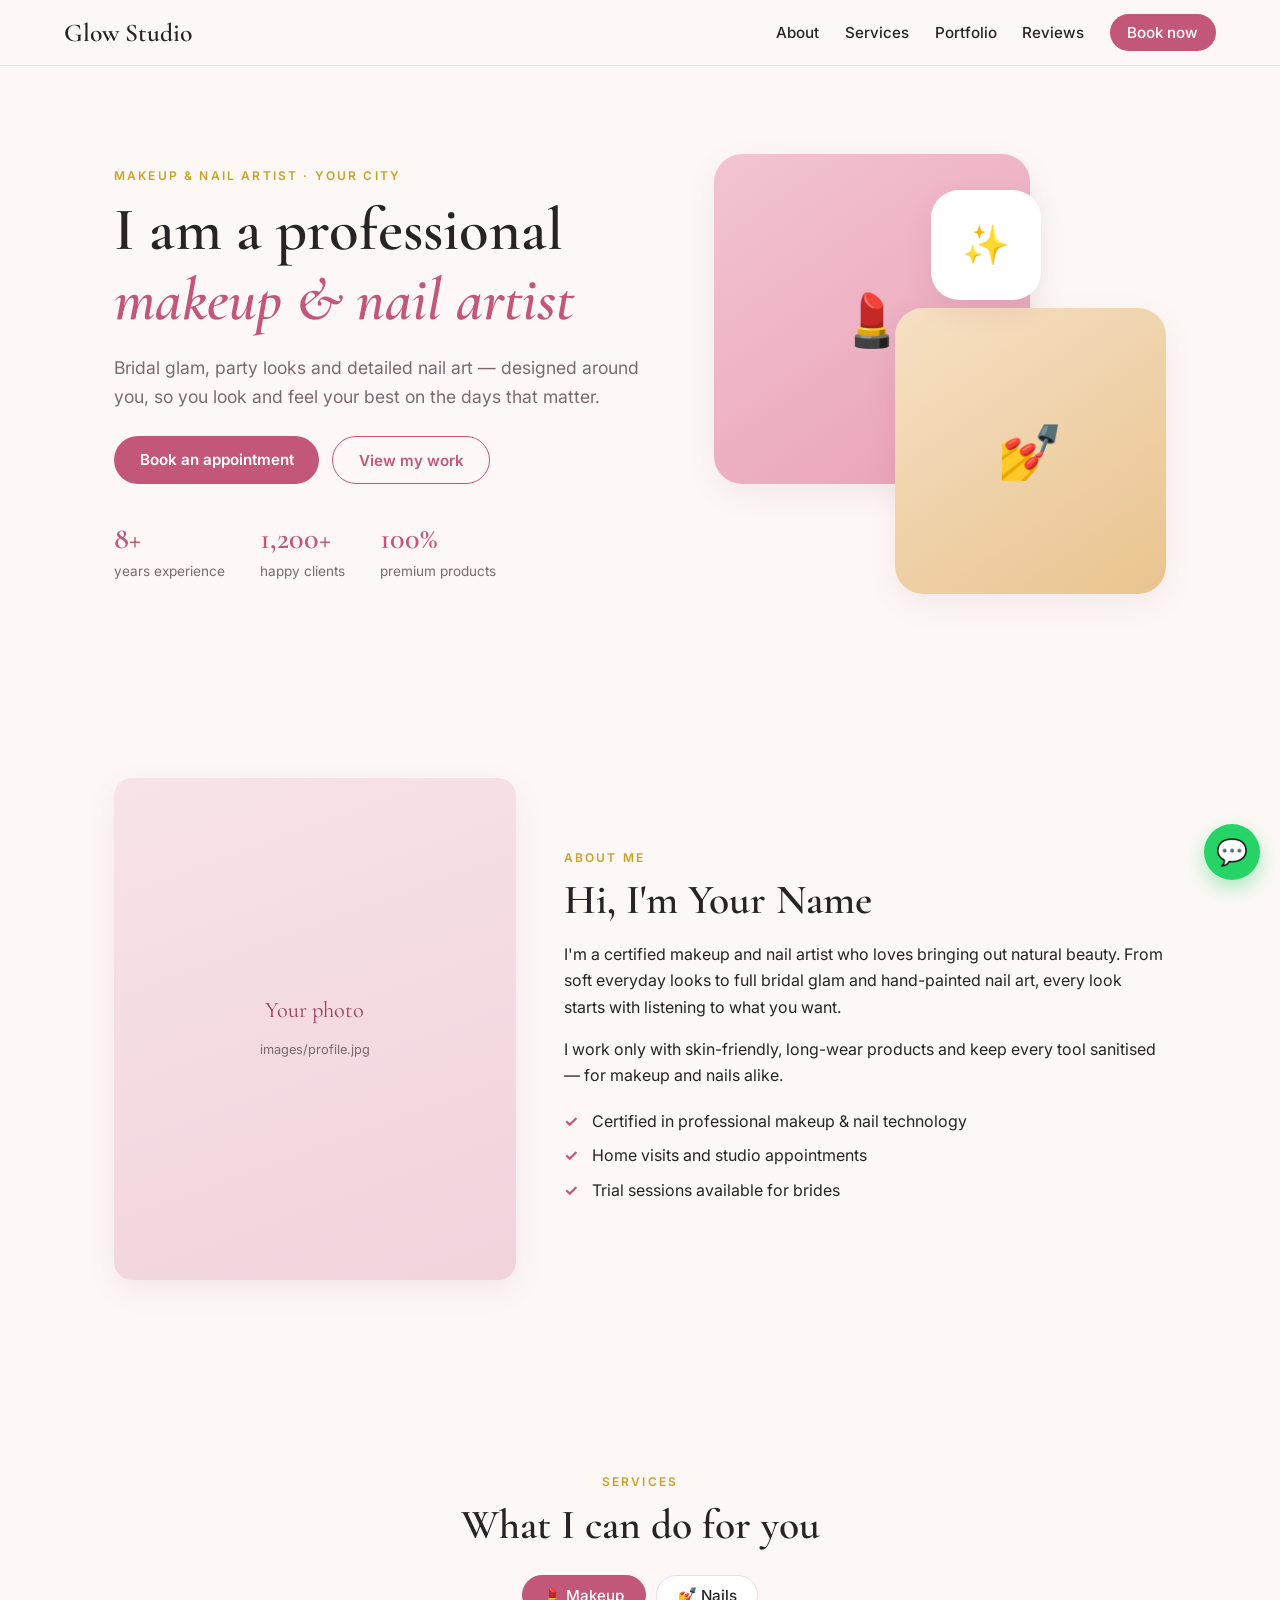
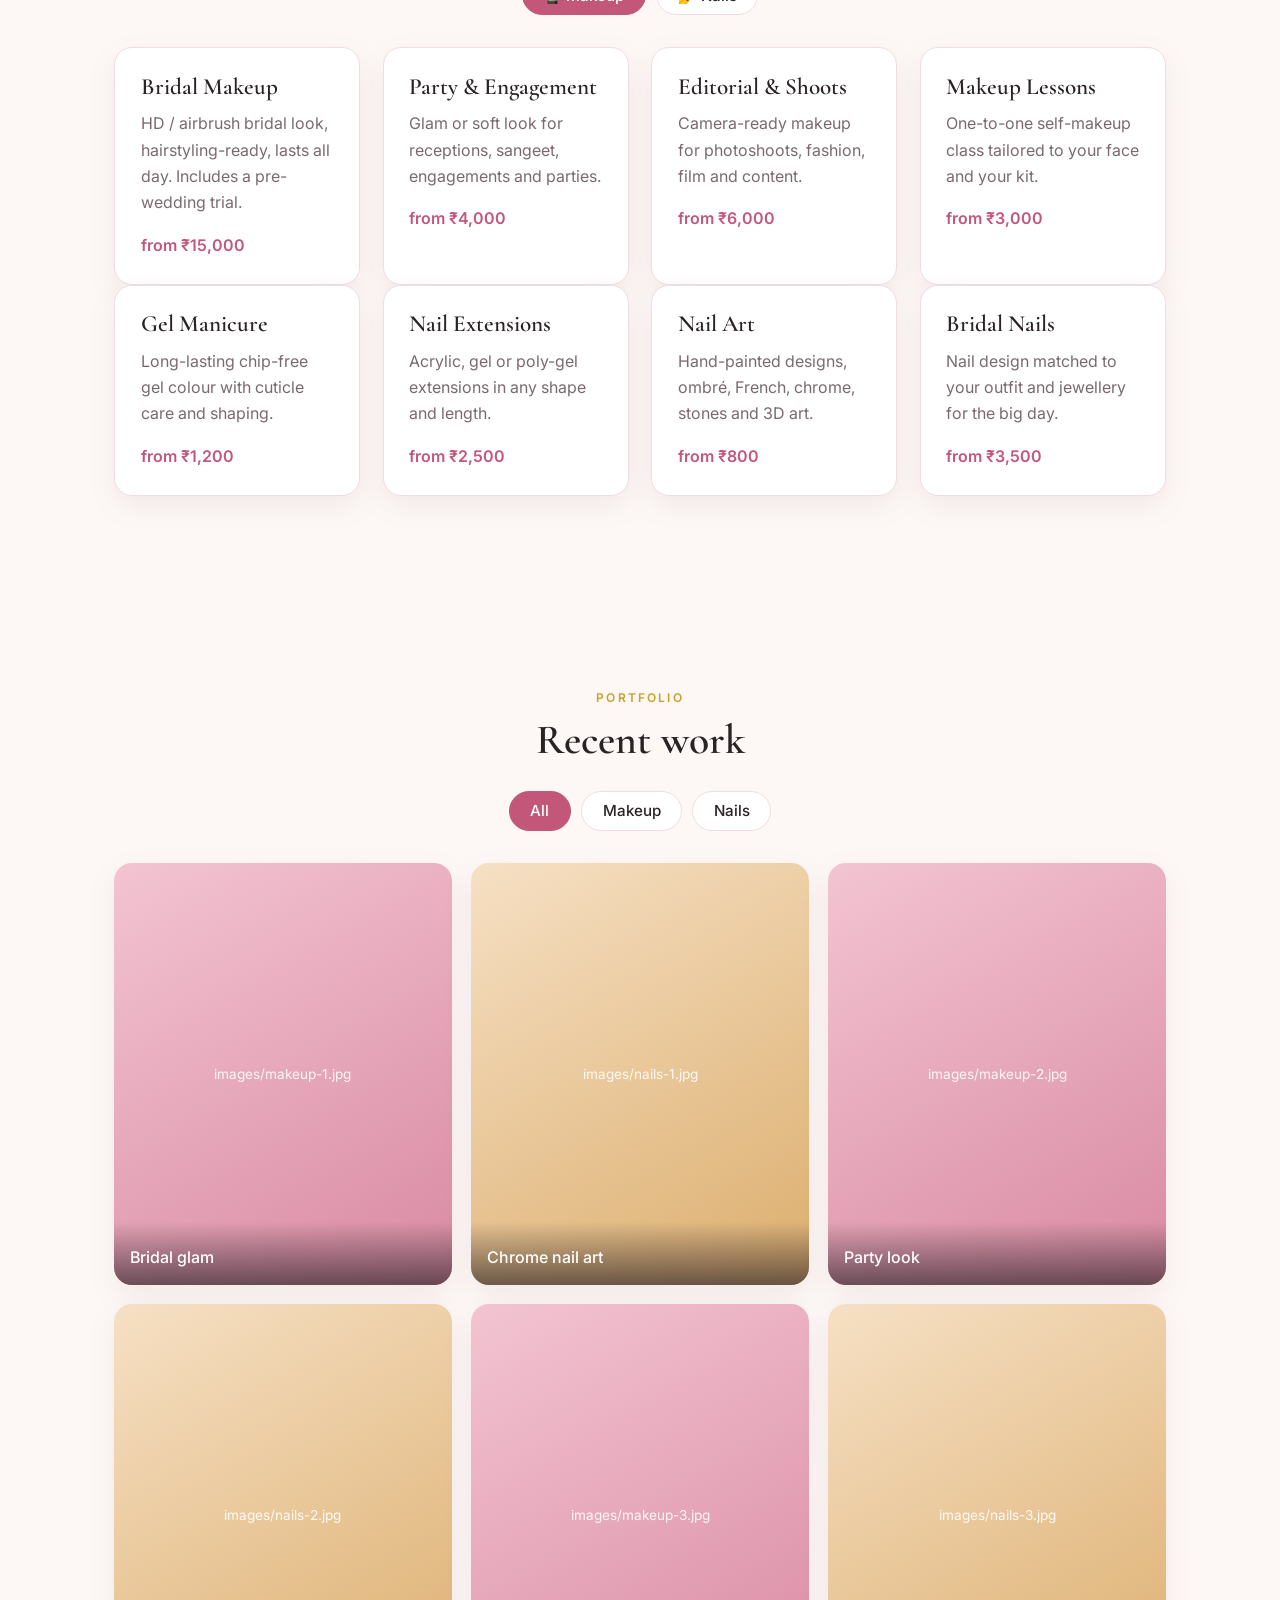
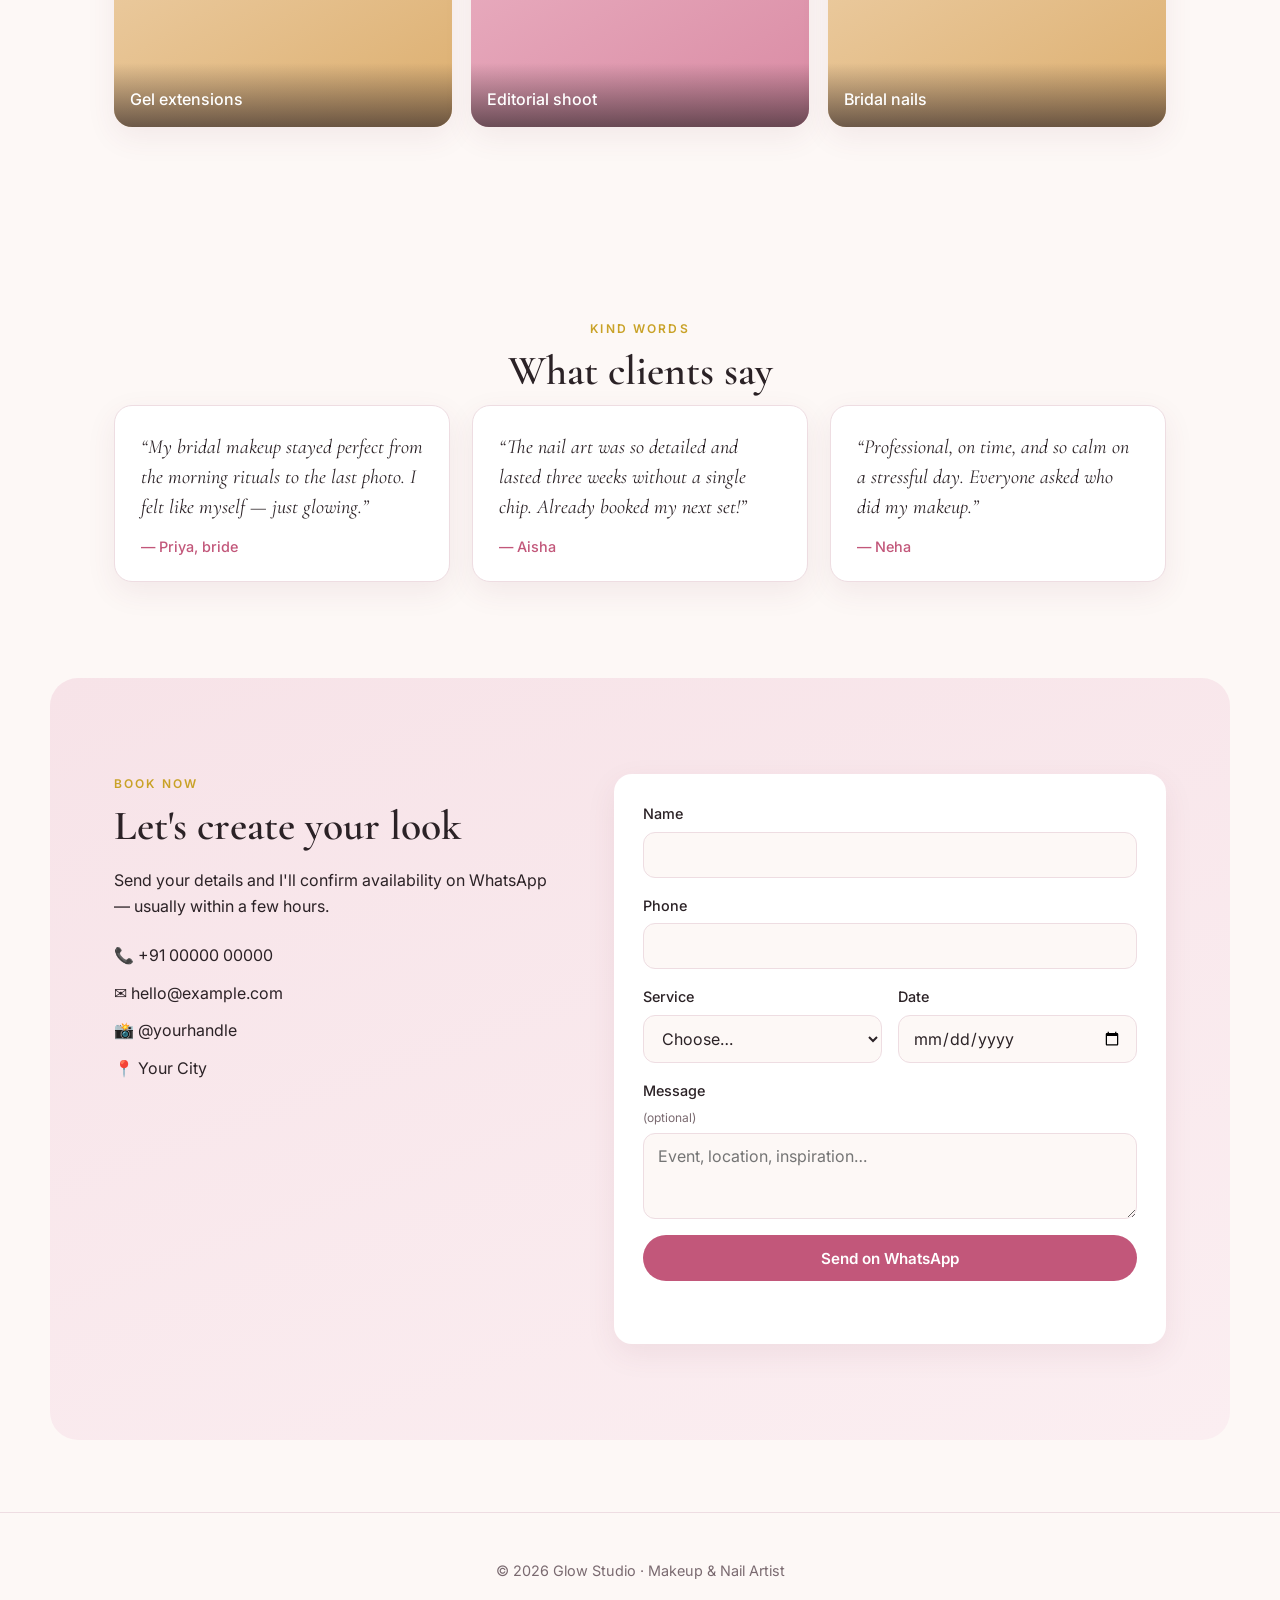
==== index.html @ 7b498b94 "Makeup & nail artist website with GitHub Pages deploy Co-Authored-By: Claude Opus 5.5 <noreply@anthr" ====
<!DOCTYPE html>
<html lang="en">
<head>
  <meta charset="UTF-8" />
  <meta name="viewport" content="width=device-width, initial-scale=1.0" />
  <title>Glow Studio — Makeup & Nail Artist</title>
  <meta name="description" content="Professional makeup and nail artist for bridal, party, editorial looks and nail art." />
  <link rel="preconnect" href="https://fonts.googleapis.com" />
  <link rel="preconnect" href="https://fonts.gstatic.com" crossorigin />
  <link href="https://fonts.googleapis.com/css2?family=Cormorant+Garamond:ital,wght@0,500;0,600;1,500&family=Inter:wght@400;500;600&display=swap" rel="stylesheet" />
  <link rel="stylesheet" href="styles.css" />
</head>
<body>
  <!-- Header -->
  <header class="nav" id="top">
    <a href="#top" class="brand"><span data-bind="brand">Glow Studio</span></a>
    <button class="nav-toggle" aria-label="Open menu" aria-expanded="false">☰</button>
    <nav class="nav-links">
      <a href="#about">About</a>
      <a href="#services">Services</a>
      <a href="#gallery">Portfolio</a>
      <a href="#reviews">Reviews</a>
      <a href="#book" class="btn btn-small">Book now</a>
    </nav>
  </header>

  <!-- Hero -->
  <section class="hero">
    <div class="hero-text">
      <p class="eyebrow">Makeup &amp; Nail Artist · <span data-bind="city">Your City</span></p>
      <h1>I am a professional<br /><em>makeup &amp; nail artist</em></h1>
      <p class="lead">Bridal glam, party looks and detailed nail art — designed around you, so you look and feel your best on the days that matter.</p>
      <div class="hero-actions">
        <a href="#book" class="btn">Book an appointment</a>
        <a href="#gallery" class="btn btn-ghost">View my work</a>
      </div>
      <ul class="hero-stats">
        <li><strong data-bind="years">8+</strong><span>years experience</span></li>
        <li><strong data-bind="clients">1,200+</strong><span>happy clients</span></li>
        <li><strong>100%</strong><span>premium products</span></li>
      </ul>
    </div>
    <div class="hero-art" aria-hidden="true">
      <div class="art-card art-1"><span>💄</span></div>
      <div class="art-card art-2"><span>💅</span></div>
      <div class="art-card art-3"><span>✨</span></div>
    </div>
  </section>

  <!-- About -->
  <section class="section about" id="about">
    <div class="about-photo"><img src="images/profile.jpg" alt="Portrait of the artist" onerror="this.parentElement.classList.add('no-photo'); this.remove();" /><span>Your photo<br /><small>images/profile.jpg</small></span></div>
    <div>
      <p class="eyebrow">About me</p>
      <h2>Hi, I'm <span data-bind="name">Your Name</span></h2>
      <p>I'm a certified makeup and nail artist who loves bringing out natural beauty. From soft everyday looks to full bridal glam and hand-painted nail art, every look starts with listening to what you want.</p>
      <p>I work only with skin-friendly, long-wear products and keep every tool sanitised — for makeup and nails alike.</p>
      <ul class="checks">
        <li>Certified in professional makeup &amp; nail technology</li>
        <li>Home visits and studio appointments</li>
        <li>Trial sessions available for brides</li>
      </ul>
    </div>
  </section>

  <!-- Services -->
  <section class="section" id="services">
    <p class="eyebrow center">Services</p>
    <h2 class="center">What I can do for you</h2>
    <div class="tabs" role="tablist">
      <button class="tab active" data-tab="makeup" role="tab">💄 Makeup</button>
      <button class="tab" data-tab="nails" role="tab">💅 Nails</button>
    </div>
    <div class="cards" data-panel="makeup">
      <article class="card"><h3>Bridal Makeup</h3><p>HD / airbrush bridal look, hairstyling-ready, lasts all day. Includes a pre-wedding trial.</p><p class="price">from <span data-price="bridal">₹15,000</span></p></article>
      <article class="card"><h3>Party &amp; Engagement</h3><p>Glam or soft look for receptions, sangeet, engagements and parties.</p><p class="price">from <span data-price="party">₹4,000</span></p></article>
      <article class="card"><h3>Editorial &amp; Shoots</h3><p>Camera-ready makeup for photoshoots, fashion, film and content.</p><p class="price">from <span data-price="editorial">₹6,000</span></p></article>
      <article class="card"><h3>Makeup Lessons</h3><p>One-to-one self-makeup class tailored to your face and your kit.</p><p class="price">from <span data-price="lesson">₹3,000</span></p></article>
    </div>
    <div class="cards" data-panel="nails" hidden>
      <article class="card"><h3>Gel Manicure</h3><p>Long-lasting chip-free gel colour with cuticle care and shaping.</p><p class="price">from <span data-price="gel">₹1,200</span></p></article>
      <article class="card"><h3>Nail Extensions</h3><p>Acrylic, gel or poly-gel extensions in any shape and length.</p><p class="price">from <span data-price="extensions">₹2,500</span></p></article>
      <article class="card"><h3>Nail Art</h3><p>Hand-painted designs, ombré, French, chrome, stones and 3D art.</p><p class="price">from <span data-price="art">₹800</span></p></article>
      <article class="card"><h3>Bridal Nails</h3><p>Nail design matched to your outfit and jewellery for the big day.</p><p class="price">from <span data-price="bridalNails">₹3,500</span></p></article>
    </div>
  </section>

  <!-- Gallery -->
  <section class="section" id="gallery">
    <p class="eyebrow center">Portfolio</p>
    <h2 class="center">Recent work</h2>
    <div class="filters">
      <button class="filter active" data-filter="all">All</button>
      <button class="filter" data-filter="makeup">Makeup</button>
      <button class="filter" data-filter="nails">Nails</button>
    </div>
    <!-- Put your photos in images/ with these names, or change the src values. -->
    <div class="gallery">
      <figure data-cat="makeup"><img src="images/makeup-1.jpg" alt="Bridal makeup" loading="lazy" /><figcaption>Bridal glam</figcaption></figure>
      <figure data-cat="nails"><img src="images/nails-1.jpg" alt="Nail art" loading="lazy" /><figcaption>Chrome nail art</figcaption></figure>
      <figure data-cat="makeup"><img src="images/makeup-2.jpg" alt="Party makeup" loading="lazy" /><figcaption>Party look</figcaption></figure>
      <figure data-cat="nails"><img src="images/nails-2.jpg" alt="Gel extensions" loading="lazy" /><figcaption>Gel extensions</figcaption></figure>
      <figure data-cat="makeup"><img src="images/makeup-3.jpg" alt="Editorial makeup" loading="lazy" /><figcaption>Editorial shoot</figcaption></figure>
      <figure data-cat="nails"><img src="images/nails-3.jpg" alt="Bridal nails" loading="lazy" /><figcaption>Bridal nails</figcaption></figure>
    </div>
  </section>

  <!-- Reviews -->
  <section class="section reviews" id="reviews">
    <p class="eyebrow center">Kind words</p>
    <h2 class="center">What clients say</h2>
    <div class="cards">
      <blockquote class="card quote">“My bridal makeup stayed perfect from the morning rituals to the last photo. I felt like myself — just glowing.”<cite>— Priya, bride</cite></blockquote>
      <blockquote class="card quote">“The nail art was so detailed and lasted three weeks without a single chip. Already booked my next set!”<cite>— Aisha</cite></blockquote>
      <blockquote class="card quote">“Professional, on time, and so calm on a stressful day. Everyone asked who did my makeup.”<cite>— Neha</cite></blockquote>
    </div>
  </section>

  <!-- Booking -->
  <section class="section book" id="book">
    <div>
      <p class="eyebrow">Book now</p>
      <h2>Let's create your look</h2>
      <p>Send your details and I'll confirm availability on WhatsApp — usually within a few hours.</p>
      <ul class="contact">
        <li>📞 <a data-bind-href="tel" href="#"><span data-bind="phone">+91 00000 00000</span></a></li>
        <li>✉️ <a data-bind-href="mailto" href="#"><span data-bind="email">hello@example.com</span></a></li>
        <li>📸 <a data-bind-href="instagram" href="#" target="_blank" rel="noopener">@<span data-bind="instagram">yourhandle</span></a></li>
        <li>📍 <span data-bind="city">Your City</span></li>
      </ul>
    </div>
    <form class="form" id="booking-form" novalidate>
      <label>Name<input name="name" required autocomplete="name" /></label>
      <label>Phone<input name="phone" type="tel" required autocomplete="tel" /></label>
      <div class="row">
        <label>Service
          <select name="service" required>
            <option value="">Choose…</option>
            <optgroup label="Makeup"><option>Bridal Makeup</option><option>Party &amp; Engagement</option><option>Editorial &amp; Shoots</option><option>Makeup Lessons</option></optgroup>
            <optgroup label="Nails"><option>Gel Manicure</option><option>Nail Extensions</option><option>Nail Art</option><option>Bridal Nails</option></optgroup>
          </select>
        </label>
        <label>Date<input name="date" type="date" required /></label>
      </div>
      <label>Message <small>(optional)</small><textarea name="message" rows="3" placeholder="Event, location, inspiration…"></textarea></label>
      <button type="submit" class="btn">Send on WhatsApp</button>
      <p class="form-note" id="form-note" role="status"></p>
    </form>
  </section>

  <footer class="footer">
    <p>© <span id="year"></span> <span data-bind="brand">Glow Studio</span> · Makeup &amp; Nail Artist</p>
  </footer>

  <a class="wa-float" data-bind-href="whatsapp" href="#" target="_blank" rel="noopener" aria-label="Chat on WhatsApp">💬</a>

  <script src="config.js"></script>
  <script src="script.js"></script>
</body>
</html>
---- styles.css ----
:root {
  --bg: #fdf8f6;
  --surface: #ffffff;
  --text: #2b2226;
  --muted: #7a6a70;
  --accent: #c2577a;       /* rose */
  --accent-dark: #9e3f60;
  --gold: #c9a227;
  --blush: #f7e3e8;
  --line: #eedde2;
  --radius: 18px;
  --shadow: 0 10px 30px rgba(120, 50, 75, 0.08);
  --serif: "Cormorant Garamond", Georgia, serif;
  --sans: "Inter", system-ui, -apple-system, Segoe UI, sans-serif;
}

* { box-sizing: border-box; }
html { scroll-behavior: smooth; }
body {
  margin: 0;
  font-family: var(--sans);
  color: var(--text);
  background: var(--bg);
  line-height: 1.65;
}
img { max-width: 100%; display: block; }
a { color: var(--accent); text-decoration: none; }
h1, h2, h3 { font-family: var(--serif); font-weight: 600; line-height: 1.15; margin: 0 0 0.6rem; }
h1 { font-size: clamp(2.4rem, 5vw, 3.8rem); }
h1 em { color: var(--accent); font-style: italic; }
h2 { font-size: clamp(1.9rem, 3.5vw, 2.6rem); }
h3 { font-size: 1.45rem; }
.center { text-align: center; }
.eyebrow {
  text-transform: uppercase; letter-spacing: 0.18em; font-size: 0.75rem;
  color: var(--gold); font-weight: 600; margin: 0 0 0.6rem;
}

/* Buttons */
.btn {
  display: inline-block; background: var(--accent); color: #fff; border: 0;
  padding: 0.85rem 1.6rem; border-radius: 999px; font: 600 0.95rem var(--sans);
  cursor: pointer; transition: background 0.2s, transform 0.2s;
}
.btn:hover { background: var(--accent-dark); transform: translateY(-1px); }
.btn-ghost { background: transparent; color: var(--accent); border: 1.5px solid var(--accent); }
.btn-ghost:hover { background: var(--blush); }
.btn-small { padding: 0.55rem 1.1rem; font-size: 0.85rem; color: #fff !important; }

/* Nav */
.nav {
  position: sticky; top: 0; z-index: 10;
  display: flex; align-items: center; justify-content: space-between;
  padding: 0.9rem clamp(16px, 5vw, 64px);
  background: rgba(253, 248, 246, 0.9); backdrop-filter: blur(8px);
  border-bottom: 1px solid var(--line);
}
.brand { font: 600 1.6rem var(--serif); color: var(--text); }
.nav-links { display: flex; gap: 1.6rem; align-items: center; }
.nav-links a { color: var(--text); font-weight: 500; font-size: 0.95rem; }
.nav-links a:hover { color: var(--accent); }
.nav-toggle { display: none; background: none; border: 0; font-size: 1.6rem; cursor: pointer; color: var(--text); }

/* Sections */
.section { padding: clamp(56px, 8vw, 96px) clamp(16px, 5vw, 64px); max-width: 1180px; margin: 0 auto; }

/* Hero */
.hero {
  display: grid; grid-template-columns: 1.1fr 0.9fr; gap: 3rem; align-items: center;
  padding: clamp(48px, 7vw, 88px) clamp(16px, 5vw, 64px); max-width: 1180px; margin: 0 auto;
}
.lead { font-size: 1.1rem; color: var(--muted); max-width: 34rem; }
.hero-actions { display: flex; gap: 0.8rem; flex-wrap: wrap; margin: 1.6rem 0 2.2rem; }
.hero-stats { display: flex; gap: 2.2rem; list-style: none; padding: 0; margin: 0; flex-wrap: wrap; }
.hero-stats strong { display: block; font: 600 1.9rem var(--serif); color: var(--accent); }
.hero-stats span { font-size: 0.85rem; color: var(--muted); }
.hero-art { position: relative; height: 440px; }
.art-card {
  position: absolute; border-radius: 28px; box-shadow: var(--shadow);
  display: grid; place-items: center; font-size: 3.2rem;
}
.art-1 { inset: 0 30% 25% 0; background: linear-gradient(145deg, #f3c4d2, #e8a0b6); }
.art-2 { inset: 35% 0 0 40%; background: linear-gradient(145deg, #f6e0c4, #e9c48f); }
.art-3 { width: 110px; height: 110px; left: 48%; top: 8%; background: #fff; font-size: 2.4rem; }

/* About */
.about { display: grid; grid-template-columns: 0.8fr 1.2fr; gap: 3rem; align-items: center; }
.about-photo {
  aspect-ratio: 4 / 5; border-radius: var(--radius); overflow: hidden; box-shadow: var(--shadow);
  background: linear-gradient(160deg, var(--blush), #f1d3dc); position: relative;
}
.about-photo img { width: 100%; height: 100%; object-fit: cover; }
.about-photo span { display: none; }
.about-photo.no-photo { display: grid; place-items: center; text-align: center; color: var(--accent-dark); font-family: var(--serif); font-size: 1.4rem; }
.about-photo.no-photo span { display: block; }
.about-photo small { font-family: var(--sans); font-size: 0.8rem; color: var(--muted); }
.checks { list-style: none; padding: 0; margin: 1.2rem 0 0; }
.checks li { padding-left: 1.8rem; position: relative; margin-bottom: 0.5rem; }
.checks li::before { content: "✓"; position: absolute; left: 0; color: var(--accent); font-weight: 700; }

/* Tabs & filters */
.tabs, .filters { display: flex; justify-content: center; gap: 0.6rem; margin: 1.6rem 0 2rem; flex-wrap: wrap; }
.tab, .filter {
  border: 1.5px solid var(--line); background: var(--surface); color: var(--text);
  padding: 0.6rem 1.3rem; border-radius: 999px; font: 500 0.95rem var(--sans); cursor: pointer;
}
.tab.active, .filter.active { background: var(--accent); border-color: var(--accent); color: #fff; }

/* Cards */
.cards { display: grid; grid-template-columns: repeat(auto-fit, minmax(240px, 1fr)); gap: 1.4rem; }
.card {
  background: var(--surface); border: 1px solid var(--line); border-radius: var(--radius);
  padding: 1.6rem; box-shadow: var(--shadow); margin: 0;
}
.card p { color: var(--muted); margin: 0 0 1rem; }
.price { color: var(--accent) !important; font-weight: 600; margin: 0 !important; }

/* Gallery */
.gallery { display: grid; grid-template-columns: repeat(auto-fill, minmax(260px, 1fr)); gap: 1.2rem; }
.gallery figure {
  margin: 0; position: relative; border-radius: var(--radius); overflow: hidden;
  aspect-ratio: 4 / 5; box-shadow: var(--shadow); background: var(--blush);
}
.gallery figure[hidden] { display: none; }
.gallery img { width: 100%; height: 100%; object-fit: cover; transition: transform 0.4s; }
.gallery figure:hover img { transform: scale(1.04); }
.gallery figcaption {
  position: absolute; left: 0; right: 0; bottom: 0; padding: 1.4rem 1rem 0.9rem;
  color: #fff; font-weight: 500; background: linear-gradient(transparent, rgba(43, 34, 38, 0.65));
}
/* Shown until real photos are added */
.gallery .placeholder.makeup { background: linear-gradient(150deg, #f3c4d2, #d98aa3); }
.gallery .placeholder.nails  { background: linear-gradient(150deg, #f6e0c4, #dcae6e); }
.gallery .placeholder::before {
  content: attr(data-file); position: absolute; inset: 0; display: grid; place-items: center;
  color: rgba(255, 255, 255, 0.9); font-size: 0.85rem;
}

/* Reviews */
.quote { font-family: var(--serif); font-size: 1.25rem; font-style: italic; line-height: 1.5; }
.quote cite { display: block; margin-top: 1rem; font: 500 0.9rem var(--sans); font-style: normal; color: var(--accent); }

/* Booking */
.book {
  display: grid; grid-template-columns: 0.9fr 1.1fr; gap: 3rem; align-items: start;
  background: linear-gradient(160deg, var(--blush), #fbeef1); border-radius: 28px;
  margin-bottom: clamp(40px, 6vw, 72px);
}
.contact { list-style: none; padding: 0; margin: 1.4rem 0 0; }
.contact li { margin-bottom: 0.7rem; }
.contact a { color: var(--text); }
.contact a:hover { color: var(--accent); }
.form { background: var(--surface); padding: 1.8rem; border-radius: var(--radius); box-shadow: var(--shadow); display: grid; gap: 1rem; }
.form label { display: grid; gap: 0.35rem; font-weight: 500; font-size: 0.9rem; }
.form small { color: var(--muted); font-weight: 400; }
.form input, .form select, .form textarea {
  font: 400 1rem var(--sans); padding: 0.75rem 0.9rem; border: 1.5px solid var(--line);
  border-radius: 12px; background: var(--bg); color: var(--text); width: 100%;
}
.form input:focus, .form select:focus, .form textarea:focus { outline: none; border-color: var(--accent); }
.row { display: grid; grid-template-columns: 1fr 1fr; gap: 1rem; }
.form-note { margin: 0; font-size: 0.9rem; min-height: 1.2em; }
.form-note.ok { color: #2e7d4f; }
.form-note.error { color: #b3261e; }

/* Footer + WhatsApp button */
.footer { text-align: center; padding: 2rem 16px; color: var(--muted); font-size: 0.9rem; border-top: 1px solid var(--line); }
.wa-float {
  position: fixed; right: 20px; bottom: 20px; width: 56px; height: 56px; border-radius: 50%;
  background: #25d366; display: grid; place-items: center; font-size: 1.6rem;
  box-shadow: 0 8px 20px rgba(37, 211, 102, 0.4); z-index: 20;
}

/* Mobile */
@media (max-width: 860px) {
  .hero, .about, .book { grid-template-columns: 1fr; }
  .hero-art { height: 300px; order: -1; }
  .about-photo { max-width: 360px; }
  .nav-toggle { display: block; }
  .nav-links {
    display: none; position: absolute; top: 100%; left: 0; right: 0;
    flex-direction: column; gap: 0; background: var(--bg); border-bottom: 1px solid var(--line);
  }
  .nav-links.open { display: flex; }
  .nav-links a { padding: 0.9rem 16px; width: 100%; text-align: center; }
  .nav-links .btn-small { width: auto; margin: 0.6rem 0 1rem; }
}
@media (max-width: 480px) {
  .row { grid-template-columns: 1fr; }
  .hero-stats { gap: 1.4rem; }
}
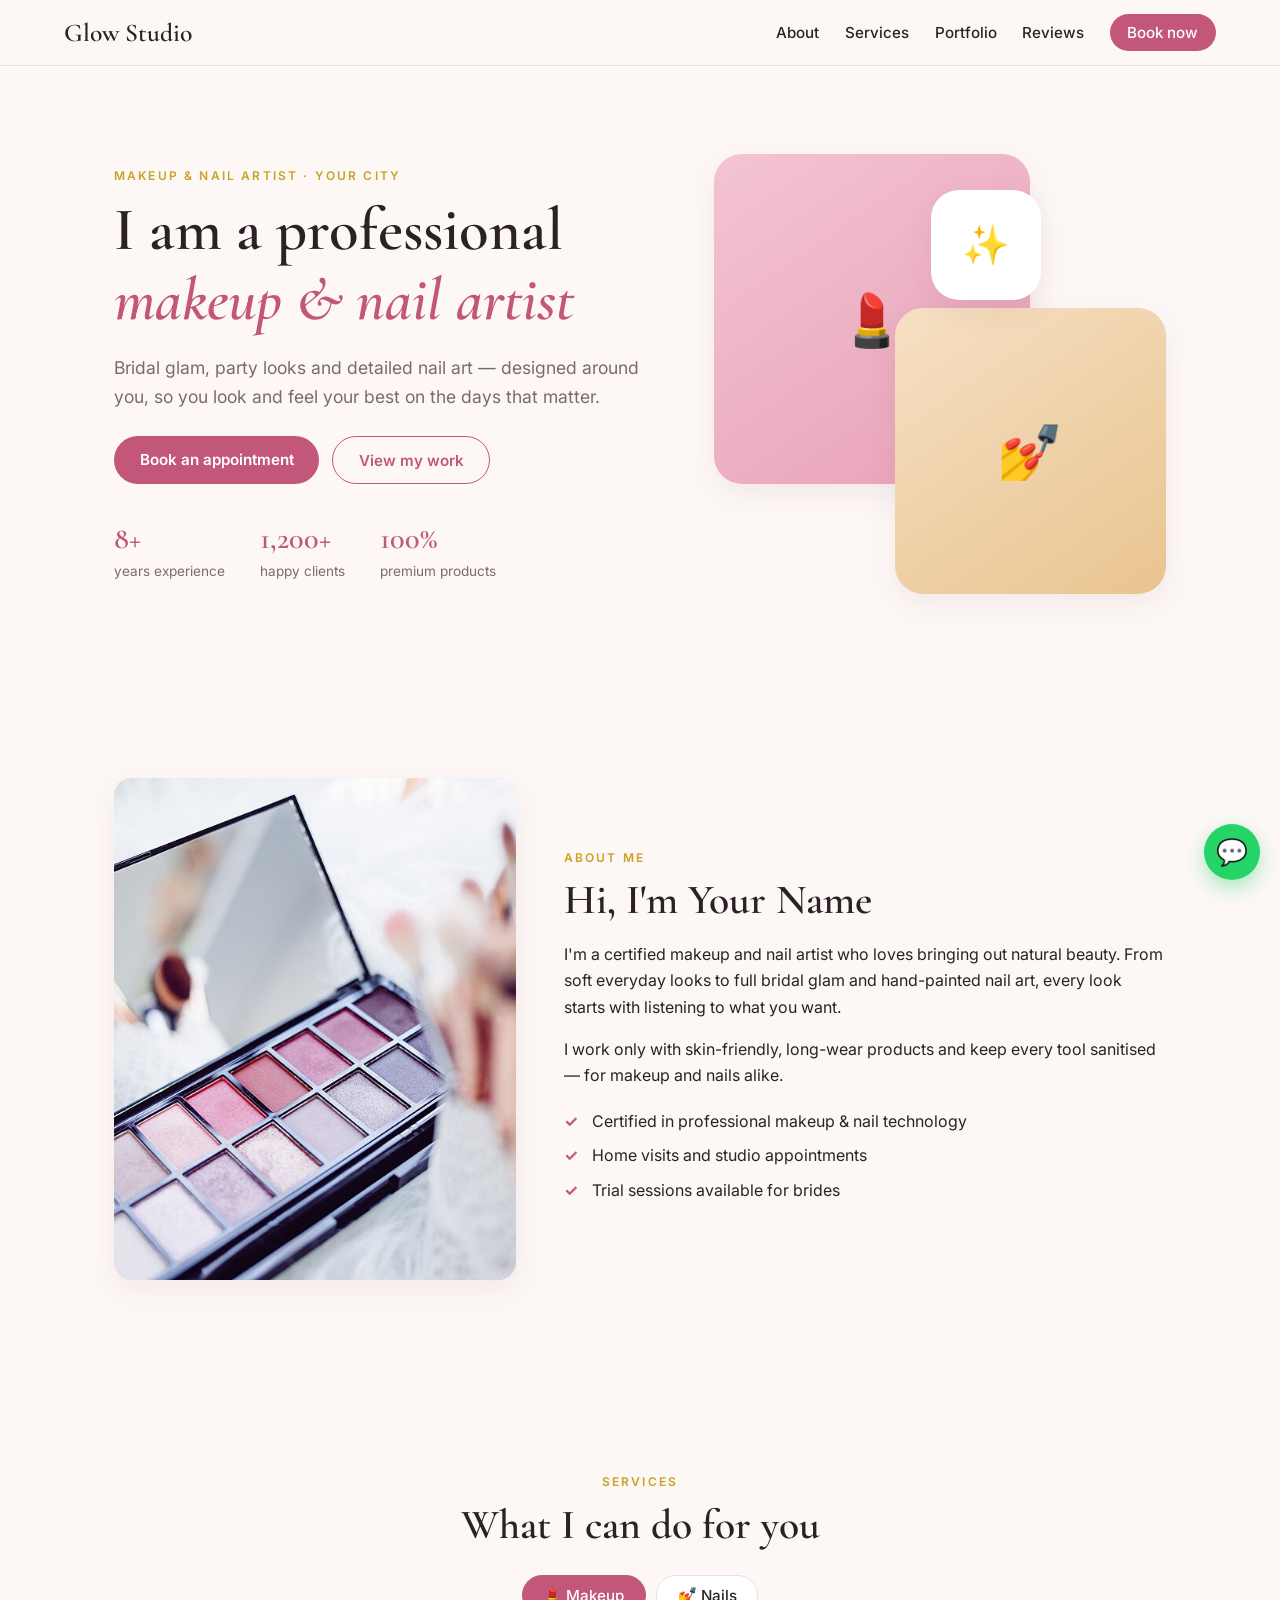
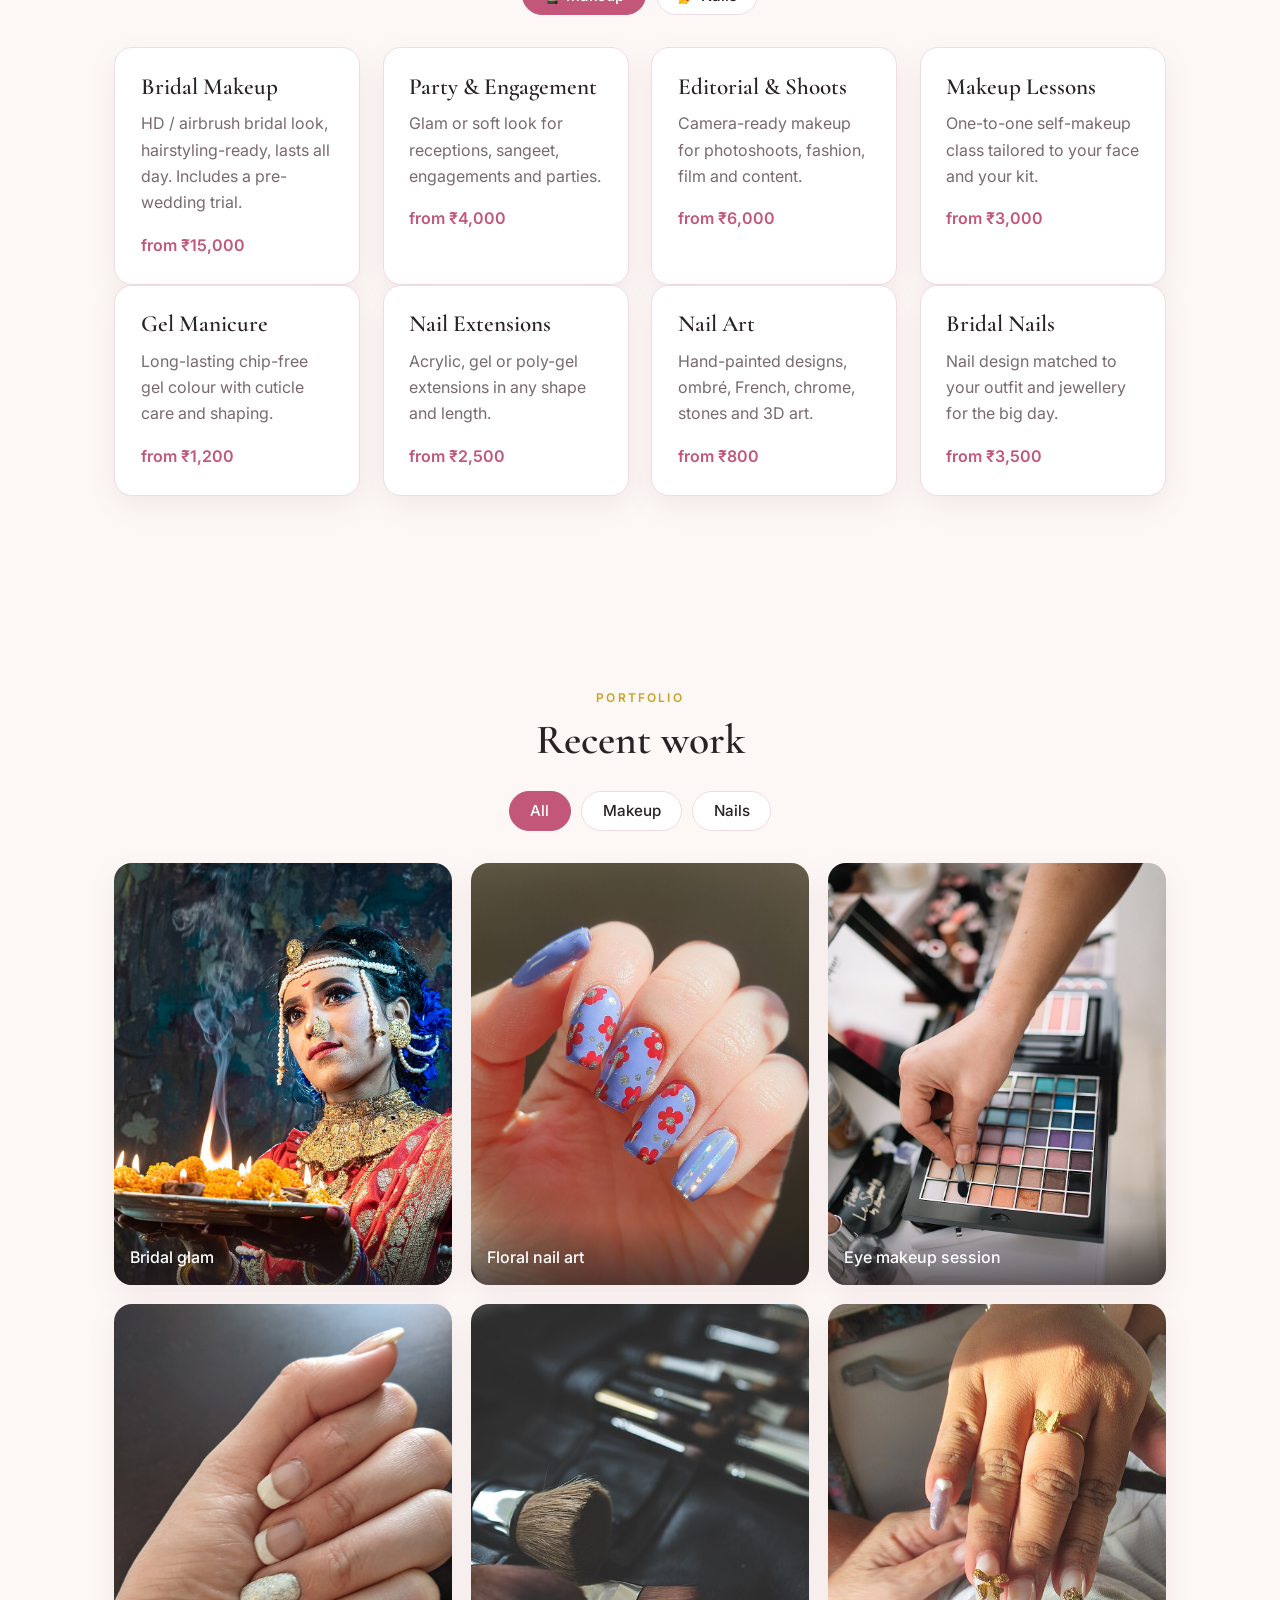
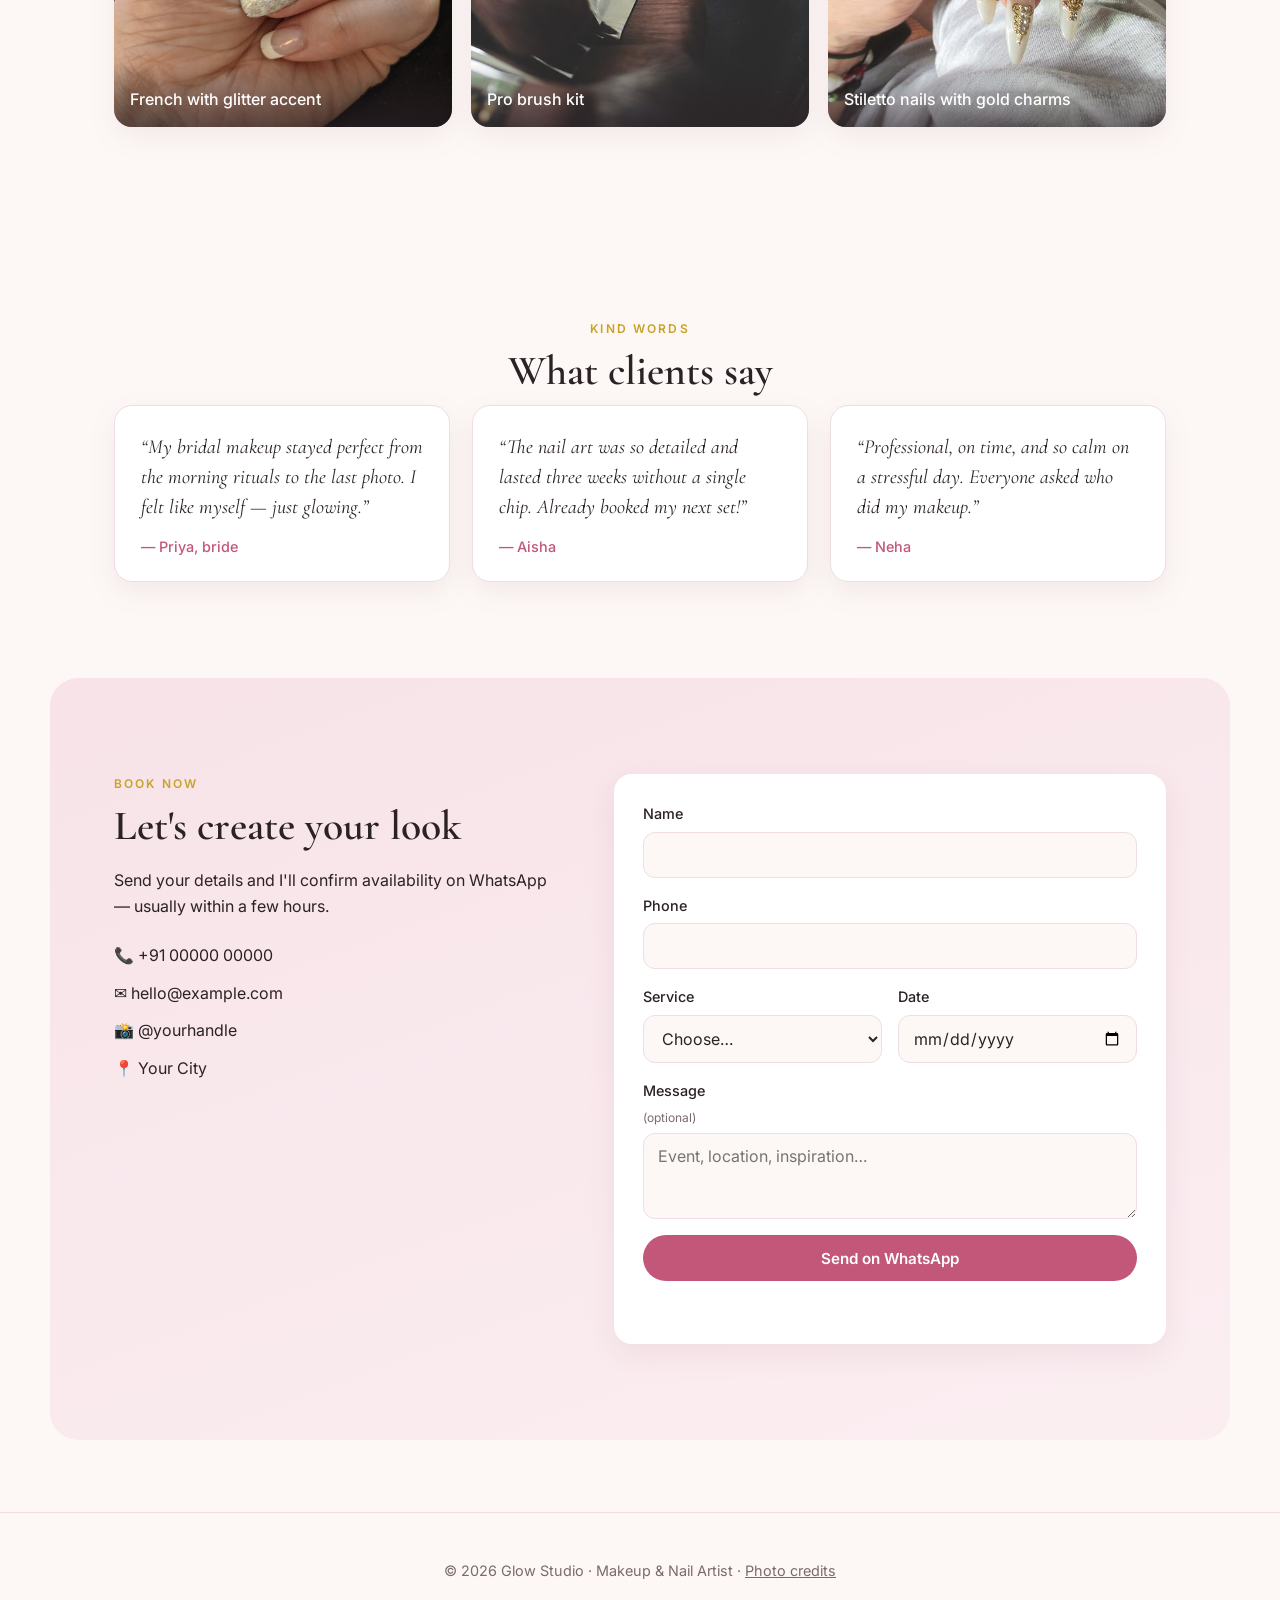
==== commit 6ab3b1a0: "Add sample photos from Wikimedia Commons with credits page Co-Authored-By: Claude Opus 5.5 <noreply@" ====
--- a/index.html
+++ b/index.html
@@ -49,7 +49,7 @@
 
   <!-- About -->
   <section class="section about" id="about">
-    <div class="about-photo"><img src="images/profile.jpg" alt="Portrait of the artist" onerror="this.parentElement.classList.add('no-photo'); this.remove();" /><span>Your photo<br /><small>images/profile.jpg</small></span></div>
+    <div class="about-photo"><img src="images/profile.jpg" alt="Eyeshadow palette and makeup brushes" onerror="this.parentElement.classList.add('no-photo'); this.remove();" /><span>Your photo<br /><small>images/profile.jpg</small></span></div>
     <div>
       <p class="eyebrow">About me</p>
       <h2>Hi, I'm <span data-bind="name">Your Name</span></h2>
@@ -96,12 +96,12 @@
     </div>
     <!-- Put your photos in images/ with these names, or change the src values. -->
     <div class="gallery">
-      <figure data-cat="makeup"><img src="images/makeup-1.jpg" alt="Bridal makeup" loading="lazy" /><figcaption>Bridal glam</figcaption></figure>
-      <figure data-cat="nails"><img src="images/nails-1.jpg" alt="Nail art" loading="lazy" /><figcaption>Chrome nail art</figcaption></figure>
-      <figure data-cat="makeup"><img src="images/makeup-2.jpg" alt="Party makeup" loading="lazy" /><figcaption>Party look</figcaption></figure>
-      <figure data-cat="nails"><img src="images/nails-2.jpg" alt="Gel extensions" loading="lazy" /><figcaption>Gel extensions</figcaption></figure>
-      <figure data-cat="makeup"><img src="images/makeup-3.jpg" alt="Editorial makeup" loading="lazy" /><figcaption>Editorial shoot</figcaption></figure>
-      <figure data-cat="nails"><img src="images/nails-3.jpg" alt="Bridal nails" loading="lazy" /><figcaption>Bridal nails</figcaption></figure>
+      <figure data-cat="makeup"><img src="images/makeup-1.jpg" alt="Indian bride with traditional bridal makeup and gold jewellery" loading="lazy" /><figcaption>Bridal glam</figcaption></figure>
+      <figure data-cat="nails"><img src="images/nails-1.jpg" alt="Lavender nails with red flower nail art" loading="lazy" /><figcaption>Floral nail art</figcaption></figure>
+      <figure data-cat="makeup"><img src="images/makeup-2.jpg" alt="Artist picking eyeshadow from a colour palette" loading="lazy" /><figcaption>Eye makeup session</figcaption></figure>
+      <figure data-cat="nails"><img src="images/nails-2.jpg" alt="French manicure with a glitter accent nail" loading="lazy" /><figcaption>French with glitter accent</figcaption></figure>
+      <figure data-cat="makeup"><img src="images/makeup-3.jpg" alt="Professional makeup brushes in a leather roll" loading="lazy" /><figcaption>Pro brush kit</figcaption></figure>
+      <figure data-cat="nails"><img src="images/nails-3.jpg" alt="Long stiletto nails with gold bow and stone charms" loading="lazy" /><figcaption>Stiletto nails with gold charms</figcaption></figure>
     </div>
   </section>
 
@@ -149,7 +149,7 @@
   </section>
 
   <footer class="footer">
-    <p>© <span id="year"></span> <span data-bind="brand">Glow Studio</span> · Makeup &amp; Nail Artist</p>
+    <p>© <span id="year"></span> <span data-bind="brand">Glow Studio</span> · Makeup &amp; Nail Artist · <a href="credits.html">Photo credits</a></p>
   </footer>
 
   <a class="wa-float" data-bind-href="whatsapp" href="#" target="_blank" rel="noopener" aria-label="Chat on WhatsApp">💬</a>
--- a/styles.css
+++ b/styles.css
@@ -189,3 +189,10 @@
   .row { grid-template-columns: 1fr; }
   .hero-stats { gap: 1.4rem; }
 }
+
+/* Photo credits page */
+.credits { overflow-x: auto; }
+.credits table { width: 100%; border-collapse: collapse; background: var(--surface); border-radius: var(--radius); overflow: hidden; box-shadow: var(--shadow); font-size: 0.92rem; }
+.credits th, .credits td { text-align: left; padding: 0.8rem 1rem; border-bottom: 1px solid var(--line); vertical-align: top; }
+.credits th { background: var(--blush); font-weight: 600; }
+.footer a { color: var(--muted); text-decoration: underline; }
